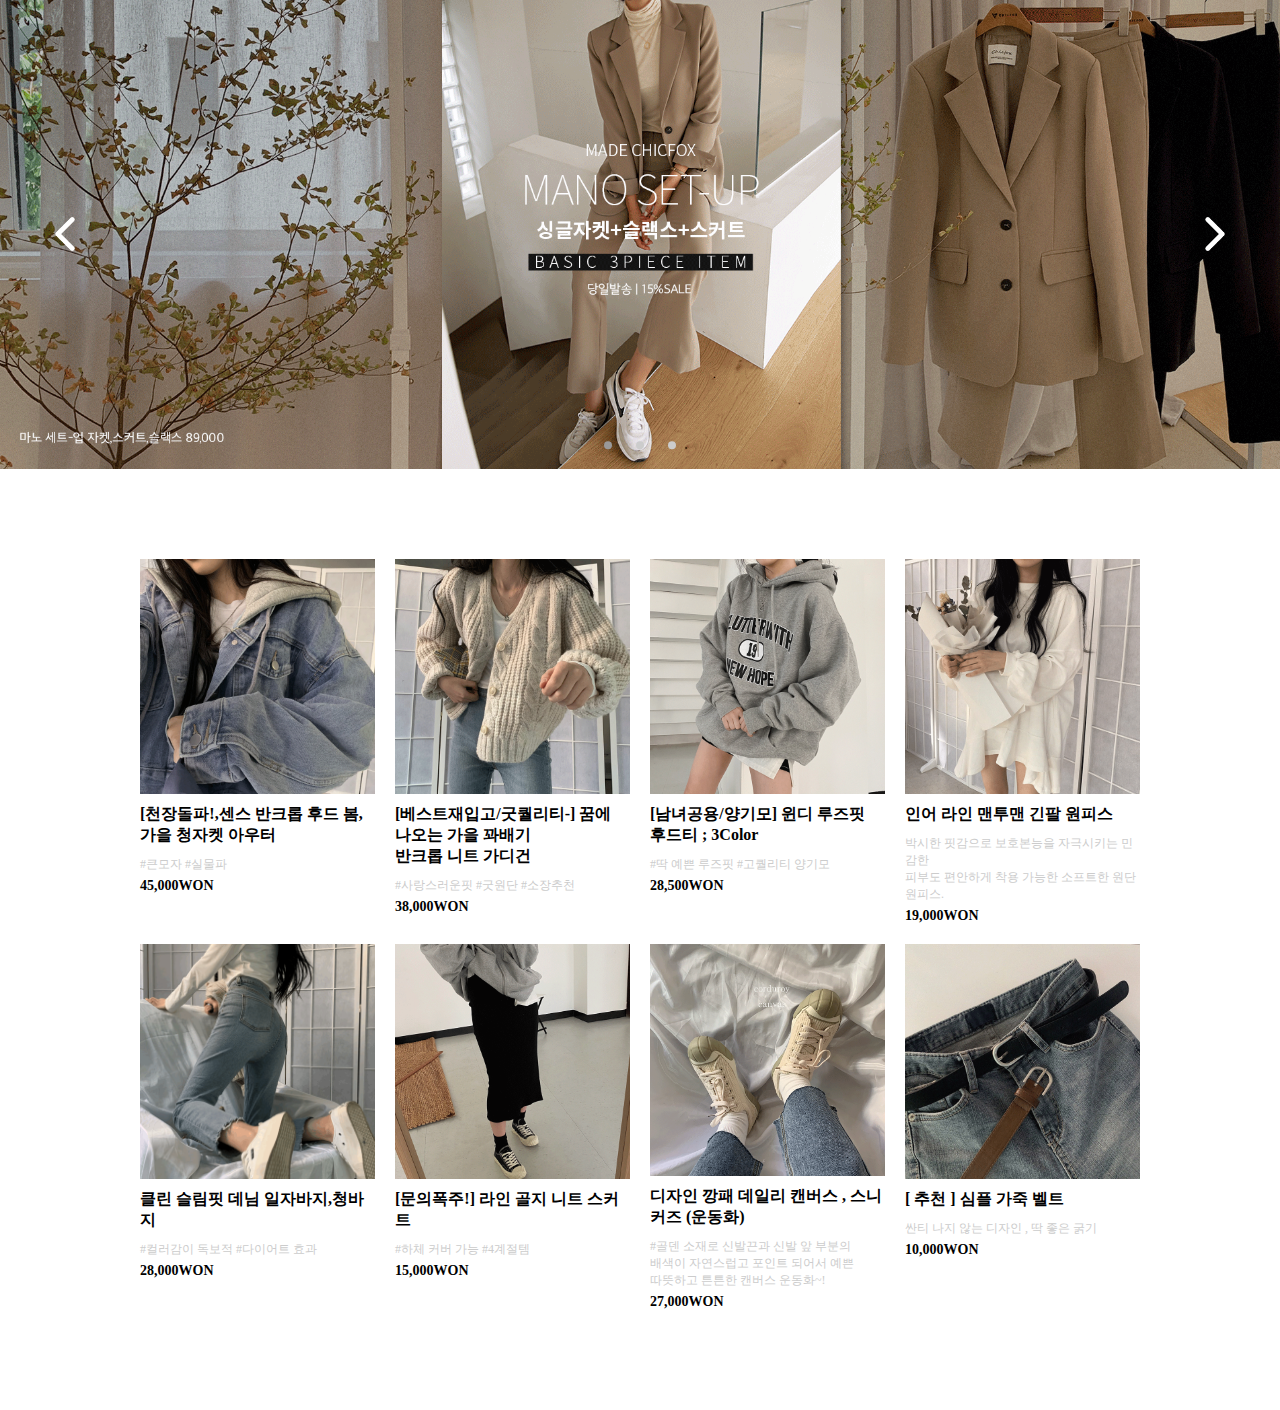
==== index.html @ 5776b9b7 "Rename Main.html to index.html" ====
<!doctype html>
<html>
<head>
	<meta charset='utf-8'>
	<meta name="viewport" content="width=device-width,initial-scale=1.0,minimum-scale=1.0,maximum-scale=1.0,user-scalable=no">
	<title>Main</title>

	<style>
		
	* {margin:0;padding:0;}
	.section input[id*="slide"] {display:none;}
	.section .slidewrap {max-width:1500px;margin:0 auto;position:relative;}
	.section .slidelist {white-space:nowrap;font-size:0;overflow:hidden;position:relative;}
	.section .slidelist > li {display:inline-block;vertical-align:middle;width:100%;transition:all .5s;}
	.section .slidelist > li > a {display:block;}
	.section .slidelist > li > a img {width:100%;}
	.section .slidelist label {position:absolute;z-index:10;top:50%;transform:translateY(-50%);padding:35px;cursor:pointer;}
		
	/* input에 체크되면 슬라이드 효과 */
	.section input[id="slide01"]:checked ~ .slidewrap .slidelist > li {transform:translateX(0%);}
	.section input[id="slide02"]:checked ~ .slidewrap .slidelist > li {transform:translateX(-100%);}
	.section input[id="slide03"]:checked ~ .slidewrap .slidelist > li {transform:translateX(-200%);}

	/* 좌,우 슬라이드 버튼 */
	.slide-control > div {display:none;}
	.section .left {left:30px;background:url('./img/left.png') center center / 100% no-repeat;}
	.section .right {right:30px;background:url('./img/right.png') center center / 100% no-repeat;}
	.section input[id="slide01"]:checked ~ .slidewrap .slide-control > div:nth-child(1) {display:block;}
	.section input[id="slide02"]:checked ~ .slidewrap .slide-control > div:nth-child(2) {display:block;}
	.section input[id="slide03"]:checked ~ .slidewrap .slide-control > div:nth-child(3) {display:block;}

	/* 페이징 */
   
	.slide-pagelist {padding:10px; width:100%;}  
	.slide-pagelist > li {display:inline-block;vertical-align:middle;}
	.slide-pagelist > li > label {display:block;padding:4px 4px;border-radius:5px;background:#ccc;margin:5px 10px;cursor:pointer;}
	.section input[id="slide01"]:checked ~ .slidewrap .slide-pagelist > li:nth-child(1) > label {background:#999;}
	.section input[id="slide02"]:checked ~ .slidewrap .slide-pagelist > li:nth-child(2) > label {background:#999;}
	.section input[id="slide03"]:checked ~ .slidewrap .slide-pagelist > li:nth-child(3) > label {background:#999;}
    
    #period{
        position:absolute;
        left:50%;
        transform:translate(-50%,-50%);
        bottom:-15px;
    }
   
	</style>
	<link rel="stylesheet" href="./css/Main.css">
</head>
<body>

<div class="section">
	<input type="radio" name="slide" id="slide01" checked>
	<input type="radio" name="slide" id="slide02">
	<input type="radio" name="slide" id="slide03">
	<div class="slidewrap">
		
		<ul class="slidelist">
			<!-- 슬라이드 영역 -->
			<li class="slideitem">
				<a>
					<div class="textbox">
					</div>
					<img src="img/main_pc_46.gif">
				</a>
			</li>
			<li class="slideitem">
				<a>
					
					<div class="textbox">
					</div>
					<img src="img/main.JPG">
				</a>
			</li>
			<li class="slideitem">
				<a>
					
					<div class="textbox">
					</div>
					<img src="img/main2.jpg">
				</a>
			</li class="slideitem">

			<!-- 좌,우 슬라이드 버튼 -->
			<div class="slide-control">
				<div>
					<label for="slide03" class="left"></label>
					<label for="slide02" class="right"></label>
				</div>
				<div>
					<label for="slide01" class="left"></label>
					<label for="slide03" class="right"></label>
				</div>
				<div>
					<label for="slide02" class="left"></label>
					<label for="slide01" class="right"></label>
				</div>
            </div>

		</ul>
        <!-- 페이징 -->
        <div id="period">
		<ul class="slide-pagelist">
			<li><label for="slide01"></label></li>
			<li><label for="slide02"></label></li>
			<li><label for="slide03"></label></li>
        </ul>
        </div>
	</div>
</div>
<div class="contents shopping">
	<ul class="clearfix">
		<li>
			<a href="">
				<img src="./img/jacket.webp" alt="">
			</a>
			<div>
				<p class="title">[천장돌파!,센스 반크롭 후드 봄,가을 청자켓 아우터</p>
				<p class="desc">#큰모자 #실물파</p>
				<p class="price">45,000WON</p>
			</div>
		</li>
		<li>
			<a href="">
				<img src="./img/outer.webp" alt="">
			</a>
			<div>
				<p class="title">[베스트재입고/굿퀄리티-] 꿈에 나오는 가을 꽈배기<br/> 반크롭 니트 가디건</p>
				<p class="desc">#사랑스러운핏 #굿원단 #소장추천</p>
				<p class="price">38,000WON</p>
			</div>
		</li>
		<li>
			<a href="">
				<img src="./img/hood.webp" alt="">
			</a>
			<div>
				<p class="title">[남녀공용/양기모] 윈디 루즈핏 후드티 ; 3Color</p>
				<p class="desc">#딱 예쁜 루즈핏 #고퀄리티 양기모</p>
				<p class="price">28,500WON</p>
			</div>
		</li>
		<li>
			<a href="">
				<img src="./img/one.webp" alt="">
			</a>
			<div>
				<p class="title">인어 라인 맨투맨 긴팔 원피스</p>
				<p class="desc">박시한 핏감으로 보호본능을 자극시키는 민감한<br/> 피부도 편안하게 착용 가능한 소프트한 원단 원피스.</p>
				<p class="price">19,000WON</p>
			</div>
		</li>
		<li>
			<a href="">
				<img src="./img/pants.webp" alt="">
			</a>
			<div>
				<p class="title">클린 슬림핏 데님 일자바지,청바지</p>
				<p class="desc">#컬러감이 독보적 #다이어트 효과</p>
				<p class="price">28,000WON</p>
			</div>
		</li>
		<li>
			<a href="">
				<img src="./img/skirt.webp" alt="">
			</a>
			<div>
				<p class="title">[문의폭주!] 라인 골지 니트 스커트</p>
				<p class="desc">#하체 커버 가능 #4계절템</p>
				<p class="price">15,000WON</p>
			</div>
		</li>
		<li>
			<a href="">
				<img src="./img/shoes.webp" alt="">
			</a>
			<div>
				<p class="title">디자인 깡패 데일리 캔버스 , 스니커즈 (운동화)</p>
				<p class="desc">#골덴 소재로 신발끈과 신발 앞 부분의  <br/> 배색이 자연스럽고 포인트 되어서 예쁜 <br/>따뜻하고 튼튼한 캔버스 운동화~!</p>
				<p class="price">27,000WON</p>
			</div>
		</li>
		<li>
			<a href="">
				<img src="./img/belt.webp" alt="">
			</a>
			<div>
				<p class="title">[ 추천 ] 심플 가죽 벨트</p>
				<p class="desc">싼티 나지 않는 디자인 , 딱 좋은 굵기</p>
				<p class="price">10,000WON</p>
			</div>
		</li>
	</ul>
<div>
</body>
</html>
---- css/Main.css ----
.clearfix:after{
    content:"";
    display:block;
    clear:both;
    visibility:hidden;
    line-height:0;
    height:0;
}

.clearfix {display:block;}

.contents.shopping{

}

.contents.shopping ul{
    max-width:1000px;
    margin: 50px auto 0;
    display:flex;
    flex-wrap: wrap;
    margin:auto;
    margin-top:70px;
    margin-bottom:100px;
}

.contents.shopping ul li{
    font-size:0;
    width:20%;
    float: left;
    margin-top: 20px;
    margin-right:20px;
    flex: 1 1 auto;
}

.contents.shopping ul li:nth-child(4n){
    margin-right:0;
}

.contents.shopping ul li a{
    display:inline-block;
}

.contents.shopping ul li a img{
    width:100%;
}

.contents.shopping ul li p{
    font-size:14px;
    margin-top:10px;
}

.contents.shopping ul li p.title{
    font-weight:bold;
    font-size:16px;
}

.contents.shopping ul li p.desc{
    color:#cccccc;
    font-size:12px;
}

.contents.shopping ul li p.price{
    font-weight:bold;
    margin-top:5px;
}
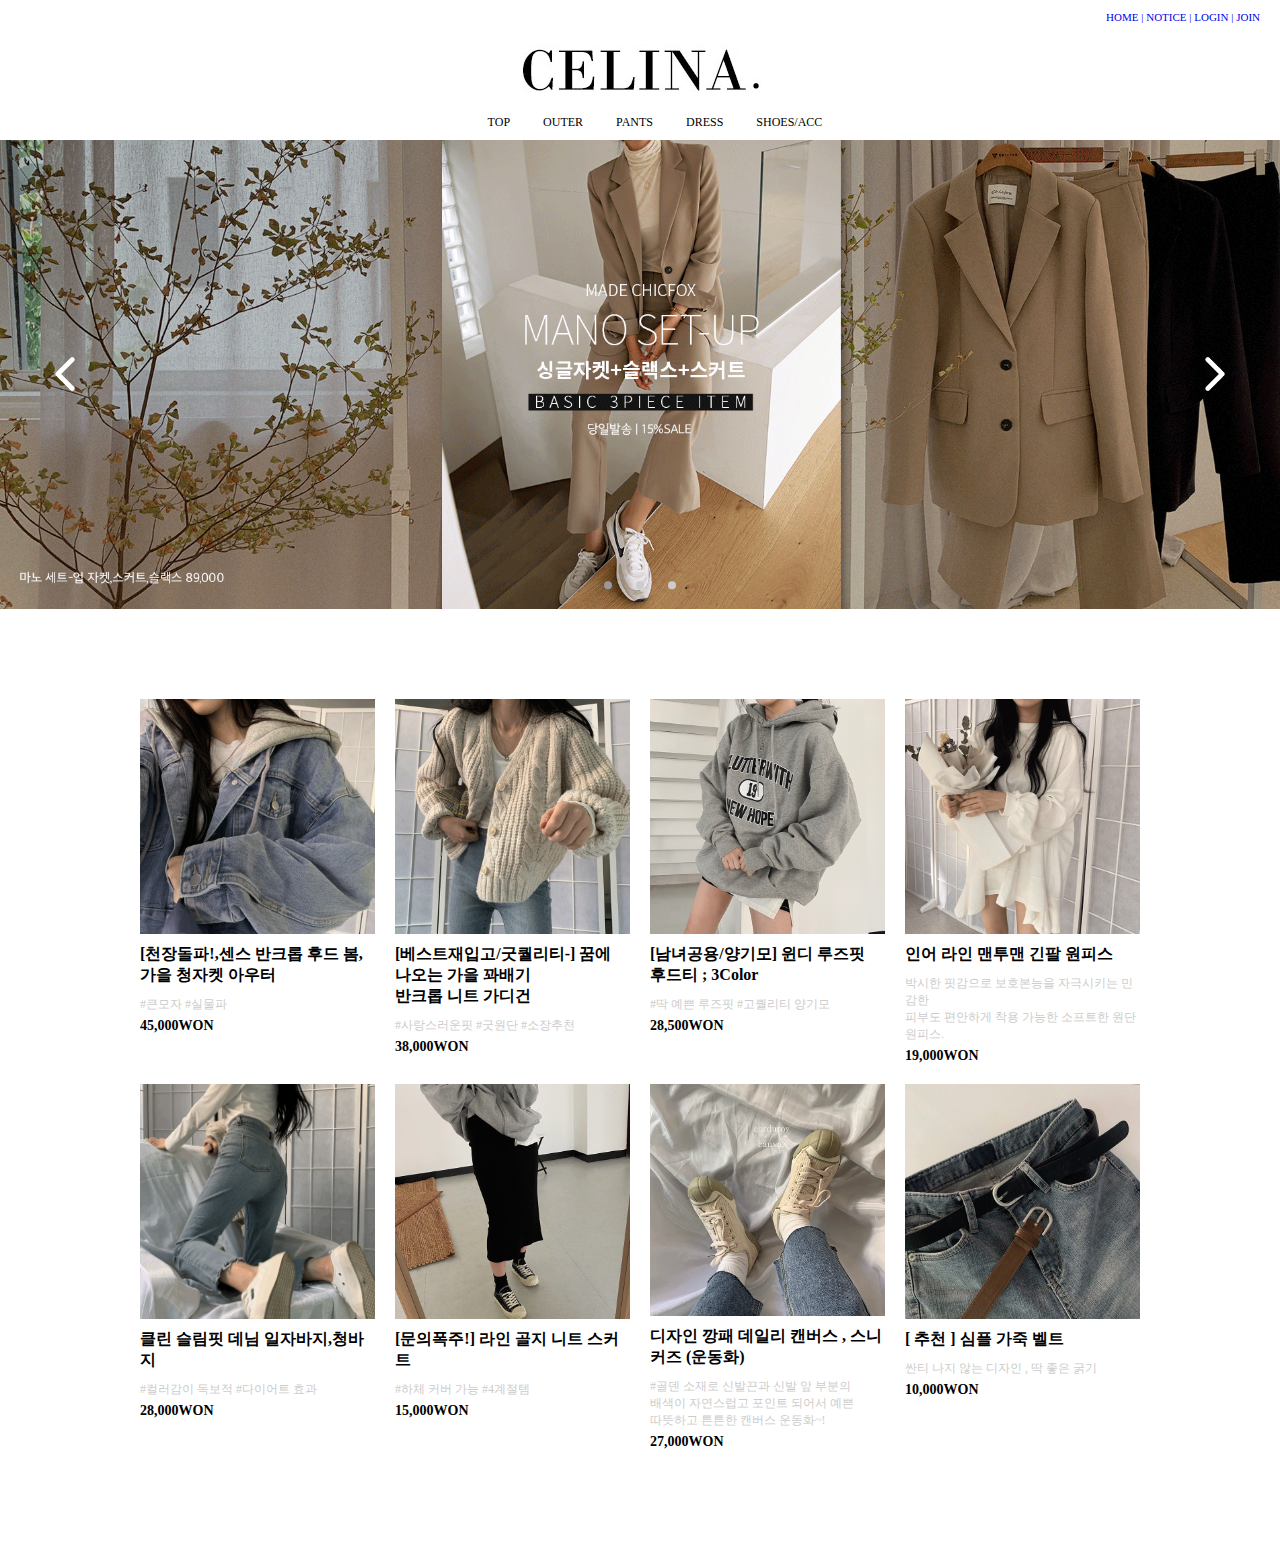
==== commit f833d17b: "최종 수정 커밋" ====
--- a/index.html
+++ b/index.html
@@ -1,197 +1,284 @@
-<!doctype html>
-<html>
+<!DOCTYPE html>
+<html lang="en">
 <head>
-	<meta charset='utf-8'>
-	<meta name="viewport" content="width=device-width,initial-scale=1.0,minimum-scale=1.0,maximum-scale=1.0,user-scalable=no">
-	<title>Main</title>
-
-	<style>
-		
-	* {margin:0;padding:0;}
-	.section input[id*="slide"] {display:none;}
-	.section .slidewrap {max-width:1500px;margin:0 auto;position:relative;}
-	.section .slidelist {white-space:nowrap;font-size:0;overflow:hidden;position:relative;}
-	.section .slidelist > li {display:inline-block;vertical-align:middle;width:100%;transition:all .5s;}
-	.section .slidelist > li > a {display:block;}
-	.section .slidelist > li > a img {width:100%;}
-	.section .slidelist label {position:absolute;z-index:10;top:50%;transform:translateY(-50%);padding:35px;cursor:pointer;}
-		
-	/* input에 체크되면 슬라이드 효과 */
-	.section input[id="slide01"]:checked ~ .slidewrap .slidelist > li {transform:translateX(0%);}
-	.section input[id="slide02"]:checked ~ .slidewrap .slidelist > li {transform:translateX(-100%);}
-	.section input[id="slide03"]:checked ~ .slidewrap .slidelist > li {transform:translateX(-200%);}
-
-	/* 좌,우 슬라이드 버튼 */
-	.slide-control > div {display:none;}
-	.section .left {left:30px;background:url('./img/left.png') center center / 100% no-repeat;}
-	.section .right {right:30px;background:url('./img/right.png') center center / 100% no-repeat;}
-	.section input[id="slide01"]:checked ~ .slidewrap .slide-control > div:nth-child(1) {display:block;}
-	.section input[id="slide02"]:checked ~ .slidewrap .slide-control > div:nth-child(2) {display:block;}
-	.section input[id="slide03"]:checked ~ .slidewrap .slide-control > div:nth-child(3) {display:block;}
-
-	/* 페이징 */
-   
-	.slide-pagelist {padding:10px; width:100%;}  
-	.slide-pagelist > li {display:inline-block;vertical-align:middle;}
-	.slide-pagelist > li > label {display:block;padding:4px 4px;border-radius:5px;background:#ccc;margin:5px 10px;cursor:pointer;}
-	.section input[id="slide01"]:checked ~ .slidewrap .slide-pagelist > li:nth-child(1) > label {background:#999;}
-	.section input[id="slide02"]:checked ~ .slidewrap .slide-pagelist > li:nth-child(2) > label {background:#999;}
-	.section input[id="slide03"]:checked ~ .slidewrap .slide-pagelist > li:nth-child(3) > label {background:#999;}
+    <meta charset="UTF-8">
+    <meta name="viewport" content="width=device-width, initial-scale=1.0">
+    <title>Document</title>
+    <style>
+        *{margin:0px; padding:0px; border:none;}
+        ul{list-style: none;} /*리스트 앞 제거*/
+        a{text-decoration: none;} /*링크 밑줄 제거*/
+        .container{
+            display:grid;
+        }
+        .header{
+            width:100%;
+            height: 140px;
+            background-color:none;
+        }
+            #logo{
+                position: absolute;
+                top: 4%;
+                width:100%;
+                text-align: center;
+            }
+
+            #top_menu{
+                position: absolute;
+                top: 1.2%;
+                right: 20px;
+                font-size:11px;
+                text-decoration: none;
+                color: black;
+                
+            }
+            nav{
+                position: absolute;
+                text-align: center;
+                top:115px;
+                margin: 0;
+                width:100%;
+                font-size:12px;
+            }
+
+            nav li{
+                display: inline;
+                margin-left: 30px;
+            }
+            
+
+    nav li a{color:black;}
+
+    #content li{
+        display:inline;
+        margin-left:50px;
+    }
+    A:visited{text-decoration:none; color:black;}
+
+    /* 메뉴    */
+    .main{
+            width:100%;
+            
+            background-color:none;
+    }
+        .section input[id*="slide"] {display:none;}
+        .section .slidewrap {max-width:1500px;margin:0 auto;position:relative;}
+        .section .slidelist {white-space:nowrap;font-size:0;overflow:hidden;position:relative;}
+        .section .slidelist > li {display:inline-block;vertical-align:middle;width:100%;transition:all .5s;}
+        .section .slidelist > li > a {display:block;}
+        .section .slidelist > li > a img {width:100%;}
+        .section .slidelist label {position:absolute;z-index:10;top:50%;transform:translateY(-50%);padding:35px;cursor:pointer;}
+            
+        /* input에 체크되면 슬라이드 효과 */
+        .section input[id="slide01"]:checked ~ .slidewrap .slidelist > li {transform:translateX(0%);}
+        .section input[id="slide02"]:checked ~ .slidewrap .slidelist > li {transform:translateX(-100%);}
+        .section input[id="slide03"]:checked ~ .slidewrap .slidelist > li {transform:translateX(-200%);}
+
+        /* 좌,우 슬라이드 버튼 */
+        .slide-control > div {display:none;}
+        .section .left {left:30px;background:url('./img/left.png') center center / 100% no-repeat;}
+        .section .right {right:30px;background:url('./img/right.png') center center / 100% no-repeat;}
+        .section input[id="slide01"]:checked ~ .slidewrap .slide-control > div:nth-child(1) {display:block;}
+        .section input[id="slide02"]:checked ~ .slidewrap .slide-control > div:nth-child(2) {display:block;}
+        .section input[id="slide03"]:checked ~ .slidewrap .slide-control > div:nth-child(3) {display:block;}
+
+        /* 페이징 */
     
-    #period{
-        position:absolute;
-        left:50%;
-        transform:translate(-50%,-50%);
-        bottom:-15px;
-    }
-   
-	</style>
-	<link rel="stylesheet" href="./css/Main.css">
+        .slide-pagelist {padding:10px; width:100%;}  
+        .slide-pagelist > li {display:inline-block;vertical-align:middle;}
+        .slide-pagelist > li > label {display:block;padding:4px 4px;border-radius:5px;background:#ccc;margin:5px 10px;cursor:pointer;}
+        .section input[id="slide01"]:checked ~ .slidewrap .slide-pagelist > li:nth-child(1) > label {background:#999;}
+        .section input[id="slide02"]:checked ~ .slidewrap .slide-pagelist > li:nth-child(2) > label {background:#999;}
+        .section input[id="slide03"]:checked ~ .slidewrap .slide-pagelist > li:nth-child(3) > label {background:#999;}
+        
+        #period{
+            position:absolute;
+            left:50%;
+            transform:translate(-50%,-50%);
+            bottom:-15px;
+        }
+        
+
+    */
+    </style>
+    <link rel="stylesheet" href="./css/Main.css">
 </head>
 <body>
-
-<div class="section">
-	<input type="radio" name="slide" id="slide01" checked>
-	<input type="radio" name="slide" id="slide02">
-	<input type="radio" name="slide" id="slide03">
-	<div class="slidewrap">
-		
-		<ul class="slidelist">
-			<!-- 슬라이드 영역 -->
-			<li class="slideitem">
-				<a>
-					<div class="textbox">
-					</div>
-					<img src="img/main_pc_46.gif">
-				</a>
-			</li>
-			<li class="slideitem">
-				<a>
-					
-					<div class="textbox">
-					</div>
-					<img src="img/main.JPG">
-				</a>
-			</li>
-			<li class="slideitem">
-				<a>
-					
-					<div class="textbox">
-					</div>
-					<img src="img/main2.jpg">
-				</a>
-			</li class="slideitem">
-
-			<!-- 좌,우 슬라이드 버튼 -->
-			<div class="slide-control">
-				<div>
-					<label for="slide03" class="left"></label>
-					<label for="slide02" class="right"></label>
-				</div>
-				<div>
-					<label for="slide01" class="left"></label>
-					<label for="slide03" class="right"></label>
-				</div>
-				<div>
-					<label for="slide02" class="left"></label>
-					<label for="slide01" class="right"></label>
-				</div>
+    <div class="container">
+        <div class="header">
+
+            <header>
+                <div id="logo">
+                    <a href="index.html" target="Main">
+                    <img src="img/banner.jpg"  alt="Logo">
+                </div>
+                <div id="top_menu">
+                    <a href="index.html" target="Main">HOME |</a>
+                    <a href="javascript:alert('아직 지원하지 않는 페이지입니다.')">NOTICE |</a>
+                    <a href="Login.html" target="Main">LOGIN |</a>
+                    <a href="javascript:alert('아직 지원하지 않는 페이지입니다.')">JOIN</a>
+                </div>
+                <nav>
+                    <ul>
+                        <li><a href="Top.html" target="Main">TOP</a></li>
+                        <li><a href="Outer.html" target="Main">OUTER</a></li>
+                        <li><a href="Pants.html" target="Main">PANTS</a></li>
+                        <li><a href="Dress.html" target="Main">DRESS</a></li>
+                        <li><a href="javascript:alert('아직 지원하지 않는 페이지입니다.')">SHOES/ACC</a></li>
+                    </ul>
+                </nav>
+            </header>
+        </div>
+    </div>
+
+        <!-- 메인 -->
+
+        <div class="main">
+            <div class="section">
+                <input type="radio" name="slide" id="slide01" checked>
+                <input type="radio" name="slide" id="slide02">
+                <input type="radio" name="slide" id="slide03">
+                <div class="slidewrap">
+                    
+                    <ul class="slidelist">
+                        <!-- 슬라이드 영역 -->
+                        <li class="slideitem">
+                            <a>
+                                <div class="textbox">
+                                </div>
+                                <img src="img/main_pc_46.gif">
+                            </a>
+                        </li>
+                        <li class="slideitem">
+                            <a>
+                                
+                                <div class="textbox">
+                                </div>
+                                <img src="img/main.JPG">
+                            </a>
+                        </li>
+                        <li class="slideitem">
+                            <a>
+                                
+                                <div class="textbox">
+                                </div>
+                                <img src="img/main2.jpg">
+                            </a>
+                        </li class="slideitem">
+            
+                        <!-- 좌,우 슬라이드 버튼 -->
+                        <div class="slide-control">
+                            <div>
+                                <label for="slide03" class="left"></label>
+                                <label for="slide02" class="right"></label>
+                            </div>
+                            <div>
+                                <label for="slide01" class="left"></label>
+                                <label for="slide03" class="right"></label>
+                            </div>
+                            <div>
+                                <label for="slide02" class="left"></label>
+                                <label for="slide01" class="right"></label>
+                            </div>
+                        </div>
+            
+                    </ul>
+                    <!-- 페이징 -->
+                    <div id="period">
+                    <ul class="slide-pagelist">
+                        <li><label for="slide01"></label></li>
+                        <li><label for="slide02"></label></li>
+                        <li><label for="slide03"></label></li>
+                    </ul>
+                    </div>
+                </div>
             </div>
-
-		</ul>
-        <!-- 페이징 -->
-        <div id="period">
-		<ul class="slide-pagelist">
-			<li><label for="slide01"></label></li>
-			<li><label for="slide02"></label></li>
-			<li><label for="slide03"></label></li>
-        </ul>
-        </div>
-	</div>
-</div>
-<div class="contents shopping">
-	<ul class="clearfix">
-		<li>
-			<a href="">
-				<img src="./img/jacket.webp" alt="">
-			</a>
-			<div>
-				<p class="title">[천장돌파!,센스 반크롭 후드 봄,가을 청자켓 아우터</p>
-				<p class="desc">#큰모자 #실물파</p>
-				<p class="price">45,000WON</p>
-			</div>
-		</li>
-		<li>
-			<a href="">
-				<img src="./img/outer.webp" alt="">
-			</a>
-			<div>
-				<p class="title">[베스트재입고/굿퀄리티-] 꿈에 나오는 가을 꽈배기<br/> 반크롭 니트 가디건</p>
-				<p class="desc">#사랑스러운핏 #굿원단 #소장추천</p>
-				<p class="price">38,000WON</p>
-			</div>
-		</li>
-		<li>
-			<a href="">
-				<img src="./img/hood.webp" alt="">
-			</a>
-			<div>
-				<p class="title">[남녀공용/양기모] 윈디 루즈핏 후드티 ; 3Color</p>
-				<p class="desc">#딱 예쁜 루즈핏 #고퀄리티 양기모</p>
-				<p class="price">28,500WON</p>
-			</div>
-		</li>
-		<li>
-			<a href="">
-				<img src="./img/one.webp" alt="">
-			</a>
-			<div>
-				<p class="title">인어 라인 맨투맨 긴팔 원피스</p>
-				<p class="desc">박시한 핏감으로 보호본능을 자극시키는 민감한<br/> 피부도 편안하게 착용 가능한 소프트한 원단 원피스.</p>
-				<p class="price">19,000WON</p>
-			</div>
-		</li>
-		<li>
-			<a href="">
-				<img src="./img/pants.webp" alt="">
-			</a>
-			<div>
-				<p class="title">클린 슬림핏 데님 일자바지,청바지</p>
-				<p class="desc">#컬러감이 독보적 #다이어트 효과</p>
-				<p class="price">28,000WON</p>
-			</div>
-		</li>
-		<li>
-			<a href="">
-				<img src="./img/skirt.webp" alt="">
-			</a>
-			<div>
-				<p class="title">[문의폭주!] 라인 골지 니트 스커트</p>
-				<p class="desc">#하체 커버 가능 #4계절템</p>
-				<p class="price">15,000WON</p>
-			</div>
-		</li>
-		<li>
-			<a href="">
-				<img src="./img/shoes.webp" alt="">
-			</a>
-			<div>
-				<p class="title">디자인 깡패 데일리 캔버스 , 스니커즈 (운동화)</p>
-				<p class="desc">#골덴 소재로 신발끈과 신발 앞 부분의  <br/> 배색이 자연스럽고 포인트 되어서 예쁜 <br/>따뜻하고 튼튼한 캔버스 운동화~!</p>
-				<p class="price">27,000WON</p>
-			</div>
-		</li>
-		<li>
-			<a href="">
-				<img src="./img/belt.webp" alt="">
-			</a>
-			<div>
-				<p class="title">[ 추천 ] 심플 가죽 벨트</p>
-				<p class="desc">싼티 나지 않는 디자인 , 딱 좋은 굵기</p>
-				<p class="price">10,000WON</p>
-			</div>
-		</li>
-	</ul>
-<div>
+            
+            <div class="contents shopping">
+                <ul class="clearfix">
+                    <li>
+                        <a href="">
+                            <img src="./img/jacket.webp" alt="">
+                        </a>
+                        <div>
+                            <p class="title">[천장돌파!,센스 반크롭 후드 봄,가을 청자켓 아우터</p>
+                            <p class="desc">#큰모자 #실물파</p>
+                            <p class="price">45,000WON</p>
+                        </div>
+                    </li>
+                    
+                    <li>
+                        <a href="">
+                            <img src="./img/outer.webp" alt="">
+                        </a>
+                        <div>
+                            <p class="title">[베스트재입고/굿퀄리티-] 꿈에 나오는 가을 꽈배기<br/> 반크롭 니트 가디건</p>
+                            <p class="desc">#사랑스러운핏 #굿원단 #소장추천</p>
+                            <p class="price">38,000WON</p>
+                        </div>
+                    </li>
+                    <li>
+                        <a href="">
+                            <img src="./img/hood.webp" alt="">
+                        </a>
+                        <div>
+                            <p class="title">[남녀공용/양기모] 윈디 루즈핏 후드티 ; 3Color</p>
+                            <p class="desc">#딱 예쁜 루즈핏 #고퀄리티 양기모</p>
+                            <p class="price">28,500WON</p>
+                        </div>
+                    </li>
+                    <li>
+                        <a href="">
+                            <img src="./img/one.webp" alt="">
+                        </a>
+                        <div>
+                            <p class="title">인어 라인 맨투맨 긴팔 원피스</p>
+                            <p class="desc">박시한 핏감으로 보호본능을 자극시키는 민감한<br/> 피부도 편안하게 착용 가능한 소프트한 원단 원피스.</p>
+                            <p class="price">19,000WON</p>
+                        </div>
+                    </li>
+                    <li>
+                        <a href="">
+                            <img src="./img/pants.webp" alt="">
+                        </a>
+                        <div>
+                            <p class="title">클린 슬림핏 데님 일자바지,청바지</p>
+                            <p class="desc">#컬러감이 독보적 #다이어트 효과</p>
+                            <p class="price">28,000WON</p>
+                        </div>
+                    </li>
+                    <li>
+                        <a href="">
+                            <img src="./img/skirt.webp" alt="">
+                        </a>
+                        <div>
+                            <p class="title">[문의폭주!] 라인 골지 니트 스커트</p>
+                            <p class="desc">#하체 커버 가능 #4계절템</p>
+                            <p class="price">15,000WON</p>
+                        </div>
+                    </li>
+                    <li>
+                        <a href="">
+                            <img src="./img/shoes.webp" alt="">
+                        </a>
+                        <div>
+                            <p class="title">디자인 깡패 데일리 캔버스 , 스니커즈 (운동화)</p>
+                            <p class="desc">#골덴 소재로 신발끈과 신발 앞 부분의  <br/> 배색이 자연스럽고 포인트 되어서 예쁜 <br/>따뜻하고 튼튼한 캔버스 운동화~!</p>
+                            <p class="price">27,000WON</p>
+                        </div>
+                    </li>
+                    <li>
+                        <a href="">
+                            <img src="./img/belt.webp" alt="">
+                        </a>
+                        <div>
+                            <p class="title">[ 추천 ] 심플 가죽 벨트</p>
+                            <p class="desc">싼티 나지 않는 디자인 , 딱 좋은 굵기</p>
+                            <p class="price">10,000WON</p>
+                        </div>
+                    </li>
+                </ul>
+            <div> </div>
+    </div>
 </body>
-</html>
+</html>